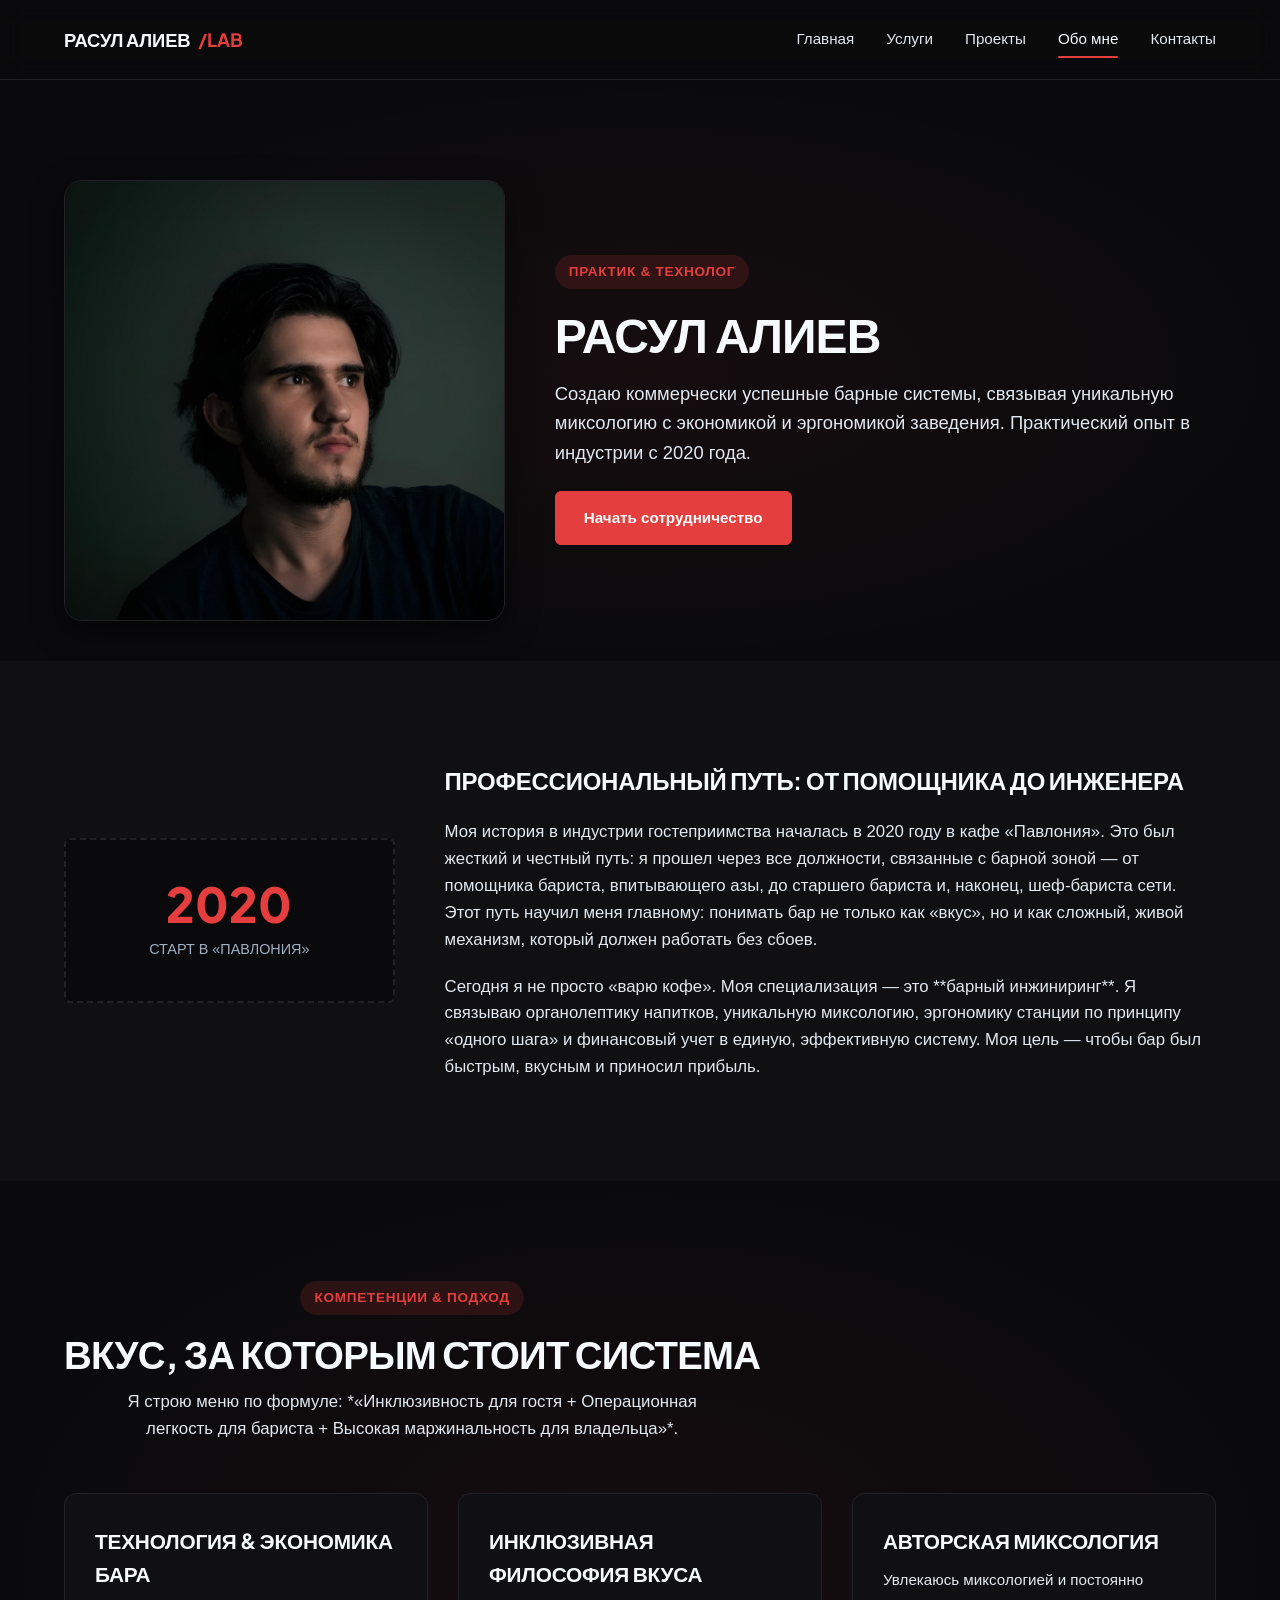
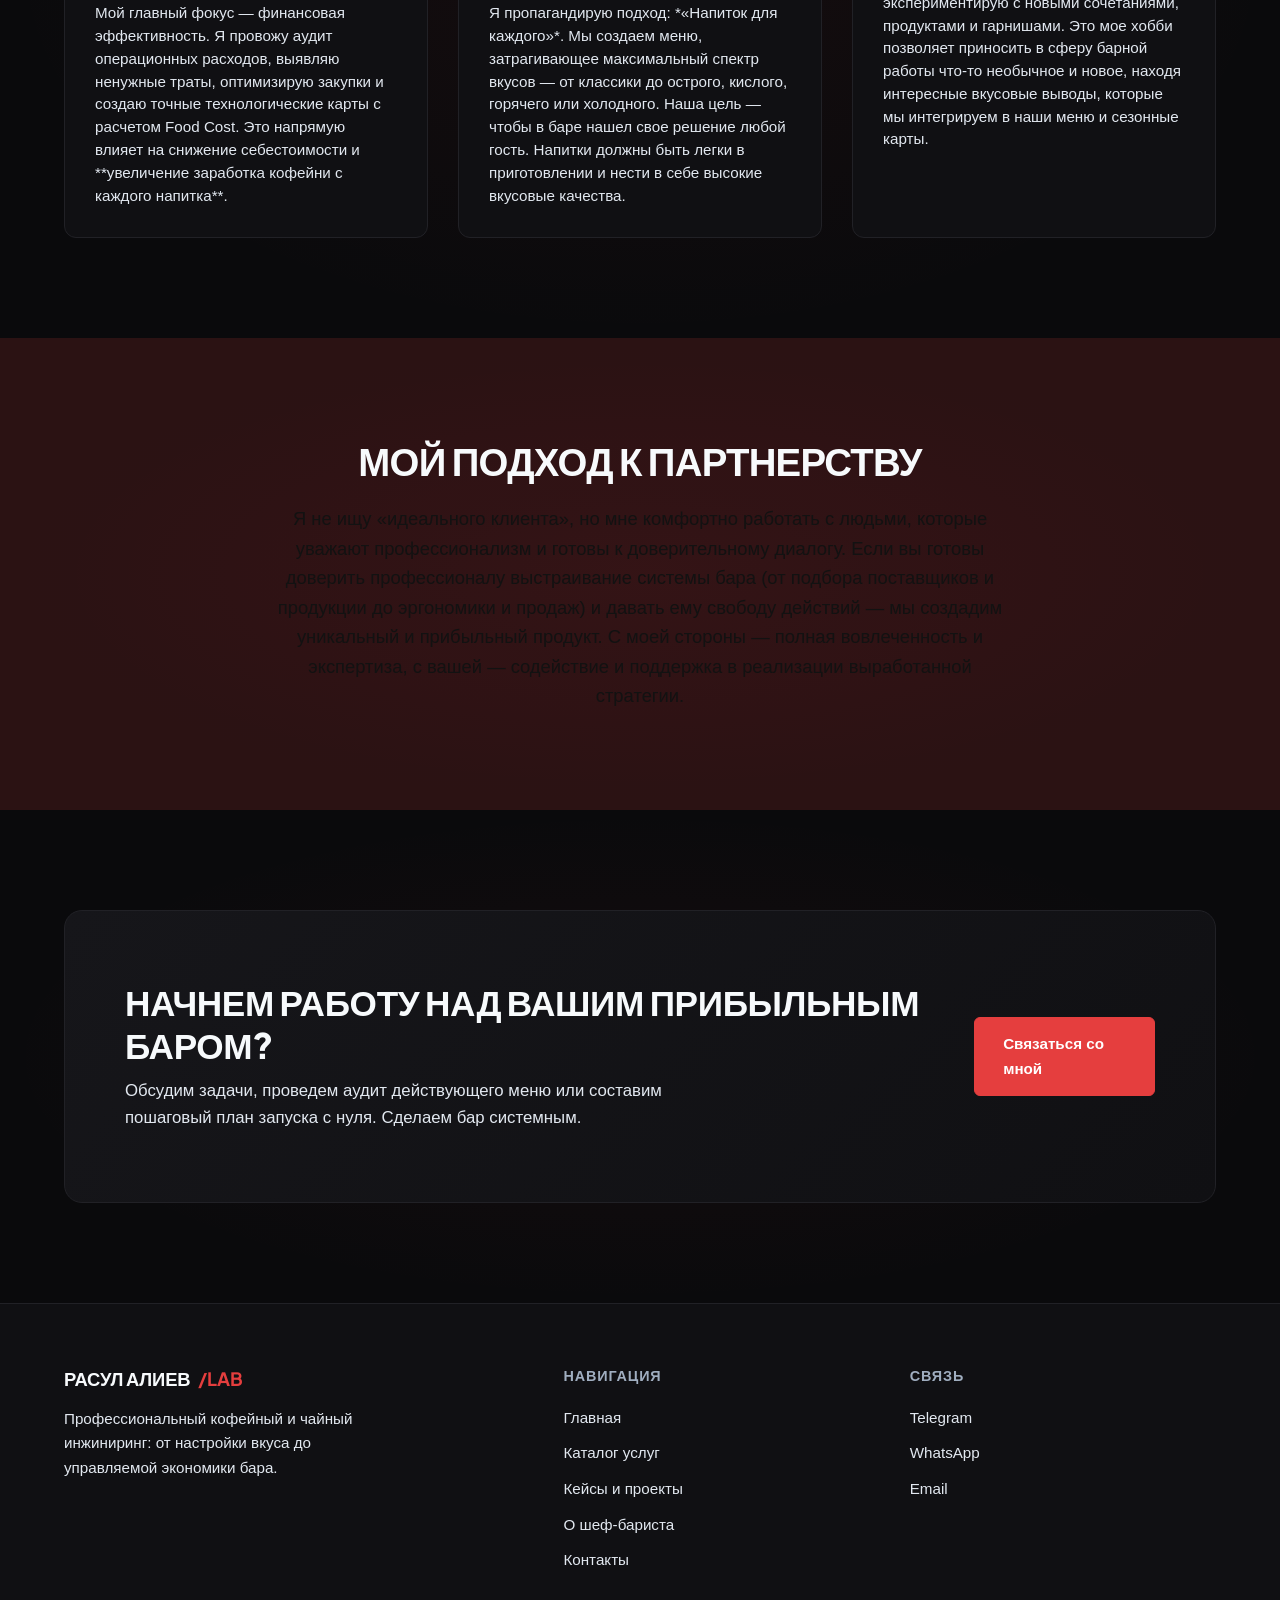
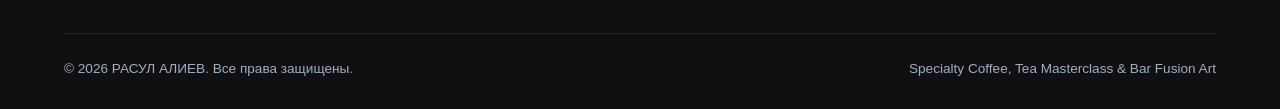
==== about.html @ 7cab816f "Релиз сайта шеф-бариста Расула Алиева" ====
<!DOCTYPE html>
<html lang="ru">
<head>
  <meta charset="UTF-8">
  <meta name="viewport" content="width=device-width, initial-scale=1.0">
  <title>О шеф-бариста | Расул Алиев — Барный инженер & Миксолог</title>
  <meta name="description" content="Расул Алиев: от бариста до барного инженера-технолога. Экспертиза в экономике бара, создании авторских меню и инклюзивной миксологии. Практический опыт с 2020 года.">
  
  <link rel="preconnect" href="https://fonts.googleapis.com">
  <link rel="preconnect" href="https://fonts.gstatic.com" crossorigin>
  <link href="https://fonts.googleapis.com/css2?family=Plus+Jakarta+Sans:wght@500;600;700;800&display=swap" rel="stylesheet">

  <link rel="stylesheet" href="css/style.css">
  <link rel="stylesheet" href="css/responsive.css">
  <link rel="stylesheet" href="css/theme-dark.css">
</head>
<body>

  <!-- Site Header -->
  <header class="site-header">
    <div class="container nav-container">
      <a href="index.html" class="brand-logo">
        РАСУЛ АЛИЕВ<span>/LAB</span>
      </a>

      <button class="menu-toggle" aria-label="Открыть меню" aria-expanded="false">
        <span></span>
        <span></span>
        <span></span>
      </button>

      <nav class="nav-links">
        <a href="index.html" class="nav-link">Главная</a>
        <a href="services.html" class="nav-link">Услуги</a>
        <a href="projects.html" class="nav-link">Проекты</a>
        <a href="about.html" class="nav-link active">Обо мне</a>
        <a href="contact.html" class="nav-link">Контакты</a>
      </nav>
    </div>
  </header>

  <main>
    <!-- About Hero: Личность & Стаж -->
    <section class="section-spacing" style="padding-bottom: 40px;">
      <div class="container about-hero-grid">
        <div class="about-portrait-wrapper">
          <img src="assets/images/chef-about-new.png" alt="Шеф-бариста Расул Алиев" class="about-portrait-img">
          <!-- Мы используем ту же фотографию, это нормально, она экспертная -->
        </div>
        <div class="about-hero-content">
          <span class="badge">Практик & Технолог</span>
          <h1 class="section-title" style="font-size: 3rem; margin-bottom: 16px;">Расул Алиев</h1>
          <p class="section-desc" style="max-width: 680px; font-size: 1.15rem; margin-bottom: 24px;">
            Создаю коммерчески успешные барные системы, связывая уникальную миксологию с экономикой и эргономикой заведения. Практический опыт в индустрии с 2020 года.
          </p>
          <a href="contact.html" class="btn btn-primary">Начать сотрудничество</a>
        </div>
      </div>
    </section>

    <!-- Professional Path: От Павлонии до Шефа -->
    <section class="section-spacing" style="background-color: var(--bg-surface);">
      <div class="container path-layout-grid">
        <div class="path-visual">
          <div class="timeline-placeholder">
            <span class="timeline-year">2020</span>
            <span class="timeline-event">Старт в «Павлония»</span>
          </div>
        </div>
        <div class="path-content">
          <h2 class="path-title">Профессиональный путь: от помощника до инженера</h2>
          <p class="path-text">
            Моя история в индустрии гостеприимства началась в 2020 году в кафе «Павлония». Это был жесткий и честный путь: я прошел через все должности, связанные с барной зоной — от помощника бариста, впитывающего азы, до старшего бариста и, наконец, шеф-бариста сети. Этот путь научил меня главному: понимать бар не только как «вкус», но и как сложный, живой механизм, который должен работать без сбоев.
          </p>
          <p class="path-text">
            Сегодня я не просто «варю кофе». Моя специализация — это **барный инжиниринг**. Я связываю органолептику напитков, уникальную миксологию, эргономику станции по принципу «одного шага» и финансовый учет в единую, эффективную систему. Моя цель — чтобы бар был быстрым, вкусным и приносил прибыль.
          </p>
        </div>
      </div>
    </section>

    <!-- Competencies & Philosophy: Экономика & Вкус -->
    <section class="section-spacing">
      <div class="container">
        <div class="section-header center">
          <div>
            <span class="badge">Компетенции & Подход</span>
            <h2 class="section-title">Вкус, за которым стоит система</h2>
            <p class="section-desc" style="max-width: 620px; margin: 12px auto 0;">
              Я строю меню по формуле: *«Инклюзивность для гостя + Операционная легкость для бариста + Высокая маржинальность для владельца»*.
            </p>
          </div>
        </div>

        <div class="competencies-grid">
          <!-- 1. Технология & Экономика -->
          <div class="comp-card">
            <h3 class="comp-title">Технология & Экономика Бара</h3>
            <p class="comp-desc">
              Мой главный фокус — финансовая эффективность. Я провожу аудит операционных расходов, выявляю ненужные траты, оптимизирую закупки и создаю точные технологические карты с расчетом Food Cost. Это напрямую влияет на снижение себестоимости и **увеличение заработка кофейни с каждого напитка**.
            </p>
          </div>
          <!-- 2. Инклюзивность Вкуса -->
          <div class="comp-card">
            <h3 class="comp-title">Инклюзивная философия Вкуса</h3>
            <p class="comp-desc">
              Я пропагандирую подход: *«Напиток для каждого»*. Мы создаем меню, затрагивающее максимальный спектр вкусов — от классики до острого, кислого, горячего или холодного. Наша цель — чтобы в баре нашел свое решение любой гость. Напитки должны быть легки в приготовлении и нести в себе высокие вкусовые качества.
            </p>
          </div>
          <!-- 3. Авторская Миксология (Хобби) -->
          <div class="comp-card">
            <h3 class="comp-title">Авторская Миксология</h3>
            <p class="comp-desc">
              Увлекаюсь миксологией и постоянно экспериментирую с новыми сочетаниями, продуктами и гарнишами. Это мое хобби позволяет приносить в сферу барной работы что-то необычное и новое, находя интересные вкусовые выводы, которые мы интегрируем в наши меню и сезонные карты.
            </p>
          </div>
        </div>
      </div>
    </section>

    <!-- Collaboration Philosophy: Уважение & Свобода -->
    <section class="section-spacing" style="background-color: var(--accent-subtle);">
      <div class="container collaboration-block">
        <h2 class="section-title" style="color: var(--text-primary); margin-bottom: 20px;">Мой подход к партнерству</h2>
        <p class="collaboration-text">
          Я не ищу «идеального клиента», но мне комфортно работать с людьми, которые уважают профессионализм и готовы к доверительному диалогу. Если вы готовы доверить профессионалу выстраивание системы бара (от подбора поставщиков и продукции до эргономики и продаж) и давать ему свободу действий — мы создадим уникальный и прибыльный продукт. С моей стороны — полная вовлеченность и экспертиза, с вашей — содействие и поддержка в реализации выработанной стратегии.
        </p>
      </div>
    </section>

    <!-- Top CTA on About -->
    <section class="section-spacing">
      <div class="container">
        <div class="cta-banner">
          <div>
            <h2 class="cta-title">Начнем работу над вашим прибыльным баром?</h2>
            <p class="cta-desc">
              Обсудим задачи, проведем аудит действующего меню или составим пошаговый план запуска с нуля. Сделаем бар системным.
            </p>
          </div>
          <a href="contact.html" class="btn btn-primary">Связаться со мной</a>
        </div>
      </div>
    </section>
  </main>

  <!-- Site Footer -->
  <footer class="site-footer">
    <div class="container">
      <div class="footer-top">
        <div class="footer-brand">
          <div class="brand-logo">РАСУЛ АЛИЕВ<span>/LAB</span></div>
          <p>
            Профессиональный кофейный и чайный инжиниринг: от настройки вкуса до управляемой экономики бара.
          </p>
        </div>

        <div>
          <h4 class="footer-heading">Навигация</h4>
          <ul class="footer-nav">
            <li><a href="index.html">Главная</a></li>
            <li><a href="services.html">Каталог услуг</a></li>
            <li><a href="projects.html">Кейсы и проекты</a></li>
            <li><a href="about.html">О шеф-бариста</a></li>
            <li><a href="contact.html">Контакты</a></li>
          </ul>
        </div>

        <div>
          <h4 class="footer-heading">Связь</h4>
          <ul class="footer-nav">
            <li><a href="contact.html">Telegram</a></li>
            <li><a href="contact.html">WhatsApp</a></li>
            <li><a href="mailto:contact@example.com">Email</a></li>
          </ul>
        </div>
      </div>

      <div class="footer-bottom">
        <span>&copy; 2026 РАСУЛ АЛИЕВ. Все права защищены.</span>
        <span>Specialty Coffee, Tea Masterclass & Bar Fusion Art</span>
      </div>
    </div>
  </footer>

  <script src="js/main.js"></script>
</body>
</html>
---- css/style.css ----
/* ==========================================================================
   Design System & Global Variables
   ========================================================================== */
:root {
  /* Color Palette */
  --bg-primary: #0e0f12;
  --bg-surface: #16181d;
  --bg-surface-elevated: #1f2229;
  --border-color: #2a2e39;
  --border-color-hover: #3f4555;

  --text-primary: #f3f4f6;
  --text-secondary: #9ca3af;
  --text-muted: #6b7280;

  --accent: #c89d7c;           /* Specialty Roast / Warm Gold Accent */
  --accent-hover: #dbae8d;
  --accent-subtle: rgba(200, 157, 124, 0.12);

  /* Typography */
  --font-main: -apple-system, BlinkMacSystemFont, "Segoe UI", Roboto, "Helvetica Neue", Arial, sans-serif;
  
  /* Layout & Spacing */
  --container-max: 1200px;
  --header-height: 80px;
  --radius-sm: 6px;
  --radius-md: 12px;
  --radius-lg: 18px;
  --transition: all 0.25s cubic-bezier(0.16, 1, 0.3, 1);
}

/* Reset & Basics */
*, *::before, *::after {
  box-sizing: border-box;
  margin: 0;
  padding: 0;
}

html {
  font-family: var(--font-main);
  background-color: var(--bg-primary);
  color: var(--text-primary);
  line-height: 1.6;
  scroll-behavior: smooth;
  -webkit-font-smoothing: antialiased;
}

body {
  min-height: 100vh;
  display: flex;
  flex-direction: column;
}

a {
  color: inherit;
  text-decoration: none;
  transition: var(--transition);
}

img {
  max-width: 100%;
  height: auto;
  display: block;
}

ul {
  list-style: none;
}

/* Layout */
.container {
  width: 100%;
  max-width: var(--container-max);
  margin: 0 auto;
  padding: 0 24px;
}

.section-spacing {
  padding: 100px 0;
}

/* ==========================================================================
   Header & Navigation
   ========================================================================== */
.site-header {
  height: var(--header-height);
  position: sticky;
  top: 0;
  background: rgba(14, 15, 18, 0.85);
  backdrop-filter: blur(12px);
  -webkit-backdrop-filter: blur(12px);
  border-bottom: 1px solid var(--border-color);
  z-index: 100;
  display: flex;
  align-items: center;
}

.nav-container {
  display: flex;
  align-items: center;
  justify-content: space-between;
}

.brand-logo {
  font-size: 1.15rem;
  font-weight: 700;
  letter-spacing: -0.02em;
  display: flex;
  align-items: center;
  gap: 8px;
}

.brand-logo span {
  color: var(--accent);
}

.nav-links {
  display: flex;
  align-items: center;
  gap: 32px;
}

.nav-link {
  font-size: 0.95rem;
  color: var(--text-secondary);
  font-weight: 500;
}

.nav-link:hover,
.nav-link.active {
  color: var(--text-primary);
}

.nav-link.active {
  position: relative;
}

.nav-link.active::after {
  content: "";
  position: absolute;
  bottom: -6px;
  left: 0;
  width: 100%;
  height: 2px;
  background-color: var(--accent);
  border-radius: 2px;
}

/* Mobile Toggle */
.menu-toggle {
  display: none;
  background: none;
  border: none;
  cursor: pointer;
  padding: 8px;
}

.menu-toggle span {
  display: block;
  width: 24px;
  height: 2px;
  background-color: var(--text-primary);
  margin: 5px 0;
  transition: var(--transition);
}

/* ==========================================================================
   Buttons & Badges
   ========================================================================== */
.btn {
  display: inline-flex;
  align-items: center;
  justify-content: center;
  gap: 10px;
  padding: 14px 28px;
  font-size: 0.95rem;
  font-weight: 600;
  border-radius: var(--radius-sm);
  cursor: pointer;
  transition: var(--transition);
}

.btn-primary {
  background-color: var(--accent);
  color: #0e0f12;
  border: 1px solid var(--accent);
}

.btn-primary:hover {
  background-color: var(--accent-hover);
  border-color: var(--accent-hover);
  transform: translateY(-2px);
}

.btn-outline {
  background: transparent;
  color: var(--text-primary);
  border: 1px solid var(--border-color);
}

.btn-outline:hover {
  border-color: var(--text-primary);
  background-color: var(--bg-surface);
}

.badge {
  display: inline-block;
  padding: 6px 14px;
  background-color: var(--accent-subtle);
  color: var(--accent);
  border-radius: 999px;
  font-size: 0.85rem;
  font-weight: 600;
  text-transform: uppercase;
  letter-spacing: 0.05em;
  margin-bottom: 16px;
}

/* ==========================================================================
   Hero Section
   ========================================================================== */
.hero {
  padding: 120px 0 80px;
}

.hero-grid {
  display: grid;
  grid-template-columns: 1.2fr 0.8fr;
  gap: 60px;
  align-items: center;
}

.hero-title {
  font-size: 3.5rem;
  line-height: 1.15;
  font-weight: 800;
  letter-spacing: -0.03em;
  margin-bottom: 24px;
}

.hero-subtitle {
  font-size: 1.25rem;
  color: var(--text-secondary);
  line-height: 1.6;
  margin-bottom: 40px;
  max-width: 600px;
}

.hero-actions {
  display: flex;
  gap: 16px;
}

.hero-media {
  position: relative;
}

.hero-card {
  background: linear-gradient(145deg, var(--bg-surface-elevated), var(--bg-surface));
  border: 1px solid var(--border-color);
  border-radius: var(--radius-lg);
  padding: 40px;
  position: relative;
  overflow: hidden;
}

.hero-card-tag {
  font-size: 0.85rem;
  color: var(--accent);
  text-transform: uppercase;
  letter-spacing: 0.08em;
  margin-bottom: 12px;
}

.hero-card-quote {
  font-size: 1.4rem;
  font-weight: 600;
  line-height: 1.4;
  margin-bottom: 24px;
}

.hero-card-author {
  font-size: 0.9rem;
  color: var(--text-secondary);
}

/* ==========================================================================
   Metrics Section
   ========================================================================== */
.metrics-section {
  border-top: 1px solid var(--border-color);
  border-bottom: 1px solid var(--border-color);
  background-color: var(--bg-surface);
  padding: 50px 0;
}

.metrics-grid {
  display: grid;
  grid-template-columns: repeat(4, 1fr);
  gap: 32px;
}

.metric-item {
  border-left: 2px solid var(--border-color);
  padding-left: 24px;
}

.metric-number {
  font-size: 2.8rem;
  font-weight: 800;
  color: var(--accent);
  line-height: 1.1;
  margin-bottom: 8px;
}

.metric-label {
  font-size: 0.95rem;
  color: var(--text-secondary);
  line-height: 1.4;
}

/* ==========================================================================
   Section Headers
   ========================================================================== */
.section-header {
  display: flex;
  justify-content: space-between;
  align-items: flex-end;
  margin-bottom: 50px;
}

.section-title {
  font-size: 2.4rem;
  font-weight: 700;
  letter-spacing: -0.02em;
  line-height: 1.2;
}

.section-desc {
  font-size: 1.05rem;
  color: var(--text-secondary);
  max-width: 520px;
  margin-top: 12px;
}

.section-link {
  display: inline-flex;
  align-items: center;
  gap: 8px;
  font-weight: 600;
  color: var(--accent);
}

.section-link:hover {
  gap: 12px;
}

/* ==========================================================================
   Cards (Services & Projects Preview)
   ========================================================================== */
.services-grid {
  display: grid;
  grid-template-columns: repeat(3, 1fr);
  gap: 28px;
}

.service-card {
  background-color: var(--bg-surface);
  border: 1px solid var(--border-color);
  border-radius: var(--radius-md);
  padding: 36px 30px;
  display: flex;
  flex-direction: column;
  justify-content: space-between;
  transition: var(--transition);
}

.service-card:hover {
  border-color: var(--border-color-hover);
  transform: translateY(-4px);
}

.service-index {
  font-size: 0.85rem;
  color: var(--text-muted);
  font-weight: 700;
  margin-bottom: 20px;
}

.service-title {
  font-size: 1.3rem;
  font-weight: 600;
  margin-bottom: 14px;
  line-height: 1.3;
}

.service-desc {
  font-size: 0.95rem;
  color: var(--text-secondary);
  margin-bottom: 24px;
}

.projects-grid {
  display: grid;
  grid-template-columns: repeat(2, 1fr);
  gap: 32px;
}

.project-card {
  background-color: var(--bg-surface);
  border: 1px solid var(--border-color);
  border-radius: var(--radius-md);
  overflow: hidden;
  transition: var(--transition);
  display: flex;
  flex-direction: column;
}

.project-card:hover {
  border-color: var(--border-color-hover);
  transform: translateY(-4px);
}

.project-thumb-placeholder {
  width: 100%;
  height: 260px;
  background-color: var(--bg-surface-elevated);
  display: flex;
  align-items: center;
  justify-content: center;
  color: var(--text-muted);
  font-size: 0.95rem;
  border-bottom: 1px solid var(--border-color);
}

.project-info {
  padding: 30px;
}

.project-tags {
  display: flex;
  gap: 8px;
  margin-bottom: 12px;
}

.project-tag {
  font-size: 0.75rem;
  padding: 4px 10px;
  background: var(--bg-surface-elevated);
  border: 1px solid var(--border-color);
  border-radius: 4px;
  color: var(--text-secondary);
}

.project-title {
  font-size: 1.4rem;
  font-weight: 700;
  margin-bottom: 10px;
}

.project-excerpt {
  font-size: 0.95rem;
  color: var(--text-secondary);
  margin-bottom: 20px;
}

/* ==========================================================================
   CTA Banner
   ========================================================================== */
.cta-banner {
  background: linear-gradient(135deg, var(--bg-surface-elevated), var(--bg-surface));
  border: 1px solid var(--border-color);
  border-radius: var(--radius-lg);
  padding: 70px 60px;
  display: flex;
  justify-content: space-between;
  align-items: center;
  gap: 40px;
}

.cta-title {
  font-size: 2.2rem;
  font-weight: 800;
  line-height: 1.2;
  margin-bottom: 12px;
}

.cta-desc {
  font-size: 1.05rem;
  color: var(--text-secondary);
  max-width: 580px;
}

/* ==========================================================================
   Footer
   ========================================================================== */
.site-footer {
  margin-top: auto;
  border-top: 1px solid var(--border-color);
  background-color: var(--bg-surface);
  padding: 60px 0 30px;
}

.footer-top {
  display: grid;
  grid-template-columns: 1.5fr 1fr 1fr;
  gap: 40px;
  margin-bottom: 50px;
}

.footer-brand p {
  color: var(--text-secondary);
  margin-top: 14px;
  max-width: 320px;
  font-size: 0.95rem;
}

.footer-heading {
  font-size: 0.9rem;
  text-transform: uppercase;
  letter-spacing: 0.06em;
  color: var(--text-muted);
  margin-bottom: 18px;
}

.footer-nav li {
  margin-bottom: 10px;
}

.footer-nav a {
  color: var(--text-secondary);
  font-size: 0.95rem;
}

.footer-nav a:hover {
  color: var(--text-primary);
}

.footer-bottom {
  border-top: 1px solid var(--border-color);
  padding-top: 24px;
  display: flex;
  justify-content: space-between;
  font-size: 0.85rem;
  color: var(--text-muted);
}
---- css/responsive.css ----
/* ==========================================================================
   Responsive Adaptations
   ========================================================================== */

/* Tablets and small laptops (max 1024px) */
@media (max-width: 1024px) {
  .hero-title {
    font-size: 2.8rem;
  }

  .metrics-grid {
    grid-template-columns: repeat(2, 1fr);
    gap: 24px;
  }

  .services-grid {
    grid-template-columns: repeat(2, 1fr);
  }

  .cta-banner {
    flex-direction: column;
    align-items: flex-start;
    padding: 48px 36px;
  }
}

/* Mobile screens (max 768px) */
@media (max-width: 768px) {
  .section-spacing {
    padding: 60px 0;
  }

  /* Mobile Navigation */
  .menu-toggle {
    display: block;
  }

  .nav-links {
    position: fixed;
    top: var(--header-height);
    left: 0;
    right: 0;
    background-color: var(--bg-primary);
    border-bottom: 1px solid var(--border-color);
    flex-direction: column;
    align-items: flex-start;
    padding: 30px 24px;
    gap: 20px;
    transform: translateY(-150%);
    transition: transform 0.3s ease-in-out;
    z-index: 99;
  }

  .nav-links.is-active {
    transform: translateY(0);
  }

  /* Hero adjustments */
  .hero {
    padding: 60px 0 40px;
  }

  .hero-grid {
    grid-template-columns: 1fr;
    gap: 40px;
  }

  .hero-title {
    font-size: 2.3rem;
  }

  .hero-subtitle {
    font-size: 1.05rem;
  }

  .hero-actions {
    flex-direction: column;
    width: 100%;
  }

  .hero-actions .btn {
    width: 100%;
  }

  /* Section header */
  .section-header {
    flex-direction: column;
    align-items: flex-start;
    gap: 16px;
  }

  /* Grids */
  .metrics-grid {
    grid-template-columns: 1fr;
  }

  .services-grid {
    grid-template-columns: 1fr;
  }

  .projects-grid {
    grid-template-columns: 1fr;
  }

  /* Footer */
  .footer-top {
    grid-template-columns: 1fr;
    gap: 30px;
  }

  .footer-bottom {
    flex-direction: column;
    gap: 12px;
  }
}
---- css/theme-dark.css ----
/* ==========================================================================
   Dark Fusion Theme (Inspired by image_0.png)
   ========================================================================== */
:root {
  /* Overrides from style.css */
  --bg-primary: #0a0a0c;
  --bg-surface: #101013;
  --bg-surface-elevated: #16161a;
  --border-color: #212126;

  --accent: #e53e3e; /* Intense Red from neon */
  --accent-hover: #f56565;
  --accent-subtle: rgba(229, 62, 62, 0.15);

  --text-primary: #f7fafc;
  --text-secondary: #e2e8f0;
  --text-muted: #a0aec0;

  /* Specific typography for this theme - Bold and commanding */
  --font-heading: 'Plus Jakarta Sans', var(--font-main);
}

/* Typography Overrides */
h1, h2, h3, h4, .brand-logo {
  font-family: var(--font-heading);
  text-transform: uppercase;
  letter-spacing: -0.01em;
}

/* Base style changes */
.site-header {
  background: rgba(10, 10, 12, 0.9);
  border-bottom: 1px solid var(--border-color);
}

.brand-logo span {
  color: var(--accent);
}

.nav-link.active::after {
  background-color: var(--accent);
}

.btn-primary {
  background-color: var(--accent);
  border-color: var(--accent);
  color: #fff;
}

.btn-primary:hover {
  background-color: var(--accent-hover);
  border-color: var(--accent-hover);
}

/* Section styling with a subtle red glow */
.section-spacing {
  position: relative;
}

.section-spacing::before {
  content: "";
  position: absolute;
  top: 0;
  left: 0;
  width: 100%;
  height: 100%;
  background: radial-gradient(50% 50% at 50% 50%, rgba(229, 62, 62, 0.05) 0%, rgba(10, 10, 12, 0) 100%);
  pointer-events: none;
  z-index: -1;
}

/* Cards */
.service-card {
  border: 1px solid var(--border-color);
  background-color: var(--bg-surface);
}

.service-card:hover {
  border-color: var(--accent);
  box-shadow: 0 4px 20px -2px rgba(229, 62, 62, 0.2);
}

.badge {
  color: var(--accent);
  background-color: var(--accent-subtle);
}

.metric-number {
  color: var(--accent);
}

.project-card:hover {
  border-color: var(--accent);
}

.cta-banner {
  border: 1px solid var(--border-color);
}
/* ==========================================================================
   Split Layout Hero: 100% контроль композиции, лица и читаемости
   ========================================================================== */
.hero-split-layout {
  min-height: calc(100vh - var(--header-height));
  display: flex;
  align-items: center;
  padding: 40px 0 60px;
  position: relative;
  background-color: var(--bg-primary);
  overflow: hidden;
}

.hero-split-layout .hero-container {
  display: grid;
  grid-template-columns: 1.15fr 0.85fr;
  gap: 50px;
  align-items: center;
}

/* Левая часть: Типографика */
.hero-split-layout .hero-content {
  z-index: 2;
}

.hero-split-layout .hero-title {
  font-size: 3.2rem;
  line-height: 1.1;
  letter-spacing: -0.02em;
  margin-bottom: 20px;
  text-transform: uppercase;
}

.hero-split-layout .hero-subtitle {
  font-size: 1.1rem;
  color: var(--text-secondary);
  line-height: 1.6;
  margin-bottom: 32px;
  max-width: 560px;
}

.hero-split-layout .hero-actions {
  display: flex;
  gap: 16px;
  margin-bottom: 36px;
}

.hero-quote-box {
  background: var(--bg-surface);
  border-left: 3px solid var(--accent);
  padding: 16px 20px;
  border-radius: 0 var(--radius-sm) var(--radius-sm) 0;
  max-width: 520px;
}

.hero-quote-box .quote-tag {
  font-size: 0.75rem;
  text-transform: uppercase;
  color: var(--accent);
  font-weight: 700;
  letter-spacing: 0.05em;
  margin-bottom: 6px;
}

.hero-quote-box p {
  font-size: 0.95rem;
  font-style: italic;
  color: var(--text-primary);
  line-height: 1.4;
  margin-bottom: 6px;
}

.hero-quote-box .quote-author {
  font-size: 0.8rem;
  color: var(--text-muted);
}

/* Правая часть: Фотография Расула */
.hero-visual {
  display: flex;
  justify-content: center;
  align-items: center;
  position: relative;
  z-index: 1;
}

.hero-portrait-wrapper {
  position: relative;
  width: 100%;
  max-width: 480px;
  height: 75vh;
  max-height: 680px;
  border-radius: var(--radius-lg);
  overflow: hidden;
  box-shadow: 0 20px 50px rgba(0, 0, 0, 0.7);
  border: 1px solid rgba(255, 255, 255, 0.08);
}

/* Сама фотография: лицо точно сверху по центру */
.hero-portrait-img {
  width: 100%;
  height: 100%;
  object-fit: cover;
  object-position: center 15%; /* Точный фокус на глаза и лицо */
  display: block;
}

/* Плавное растворение нижней части фото в темный фон страницы */
.hero-portrait-wrapper::after {
  content: "";
  position: absolute;
  inset: 0;
  background: linear-gradient(180deg, 
      rgba(10, 10, 12, 0) 0%, 
      rgba(10, 10, 12, 0) 45%, 
      rgba(10, 10, 12, 0.6) 75%, 
      rgba(10, 10, 12, 0.98) 100%);
  pointer-events: none;
}

/* Адаптив для планшетов и мобильных */
@media (max-width: 1024px) {
  .hero-split-layout .hero-title {
    font-size: 2.6rem;
  }
  .hero-portrait-wrapper {
    height: 60vh;
  }
}

@media (max-width: 768px) {
  .hero-split-layout .hero-container {
    grid-template-columns: 1fr;
    gap: 36px;
  }
  
  .hero-visual {
    order: -1; /* На телефоне сначала портрет, затем текст */
  }

  .hero-portrait-wrapper {
    height: 50vh;
    max-width: 340px;
  }

  .hero-split-layout .hero-title {
    font-size: 2.1rem;
  }

  .hero-split-layout .hero-actions {
    flex-direction: column;
  }
}
/* ==========================================================================
   Services Catalog Cards Styling
   ========================================================================== */
.services-detail-stack {
  display: flex;
  flex-direction: column;
  gap: 36px;
}

.service-detail-card {
  background: var(--bg-surface);
  border: 1px solid var(--border-color);
  border-radius: var(--radius-md);
  padding: 40px;
  transition: var(--transition);
}

.service-detail-card:hover {
  border-color: var(--border-color-hover);
  box-shadow: 0 10px 30px rgba(0, 0, 0, 0.4);
}

.card-header-line {
  display: flex;
  align-items: center;
  justify-content: space-between;
  border-bottom: 1px solid var(--border-color);
  padding-bottom: 16px;
  margin-bottom: 28px;
}

.service-number {
  font-family: var(--font-heading);
  font-size: 1.6rem;
  font-weight: 800;
  color: var(--accent);
}

.service-category {
  font-size: 0.85rem;
  text-transform: uppercase;
  letter-spacing: 0.08em;
  color: var(--text-muted);
}

.card-body-grid {
  display: grid;
  grid-template-columns: 1.8fr 1fr;
  gap: 50px;
}

.card-title {
  font-size: 1.8rem;
  font-weight: 700;
  margin-bottom: 16px;
  line-height: 1.25;
}

.card-text {
  font-size: 1.05rem;
  color: var(--text-secondary);
  line-height: 1.6;
  margin-bottom: 24px;
}

.deliverables-box {
  background: var(--bg-primary);
  border: 1px solid var(--border-color);
  border-radius: var(--radius-sm);
  padding: 20px 24px;
}

.deliverables-title {
  display: block;
  font-size: 0.9rem;
  font-weight: 700;
  color: var(--text-primary);
  margin-bottom: 12px;
  text-transform: uppercase;
  letter-spacing: 0.05em;
}

.deliverables-list {
  display: flex;
  flex-direction: column;
  gap: 8px;
}

.deliverables-list li {
  font-size: 0.95rem;
  color: var(--text-secondary);
  position: relative;
  padding-left: 20px;
}

.deliverables-list li::before {
  content: "—";
  position: absolute;
  left: 0;
  color: var(--accent);
  font-weight: bold;
}

/* Правая колонка с мета-информацией */
.card-meta {
  background: var(--bg-surface-elevated);
  border: 1px solid var(--border-color);
  border-radius: var(--radius-sm);
  padding: 28px;
  display: flex;
  flex-direction: column;
  justify-content: space-between;
  gap: 20px;
}

.meta-item {
  display: flex;
  flex-direction: column;
  gap: 4px;
  border-bottom: 1px solid var(--border-color);
  padding-bottom: 12px;
}

.meta-item:last-of-type {
  border-bottom: none;
  padding-bottom: 0;
}

.meta-label {
  font-size: 0.8rem;
  text-transform: uppercase;
  letter-spacing: 0.05em;
  color: var(--text-muted);
}

.meta-val {
  font-size: 1.05rem;
  font-weight: 600;
  color: var(--text-primary);
}

/* Адаптив для карточек услуг */
@media (max-width: 1024px) {
  .card-body-grid {
    grid-template-columns: 1fr;
    gap: 30px;
  }
}

@media (max-width: 768px) {
  .service-detail-card {
    padding: 24px;
  }
  .card-title {
    font-size: 1.4rem;
  }
}
/* ==========================================================================
   Projects Catalog & Case Details
   ========================================================================== */
.projects-filter-bar {
  display: flex;
  flex-wrap: wrap;
  gap: 12px;
  margin-top: 30px;
}

.filter-btn {
  background: var(--bg-surface);
  border: 1px solid var(--border-color);
  color: var(--text-secondary);
  padding: 8px 18px;
  border-radius: 999px;
  font-size: 0.9rem;
  font-weight: 600;
  cursor: pointer;
  transition: var(--transition);
}

.filter-btn:hover {
  border-color: var(--text-primary);
  color: var(--text-primary);
}

.filter-btn.active {
  background: var(--accent);
  border-color: var(--accent);
  color: #fff;
}

.projects-catalog-grid {
  display: grid;
  grid-template-columns: repeat(2, 1fr);
  gap: 32px;
}

.project-catalog-card {
  background: var(--bg-surface);
  border: 1px solid var(--border-color);
  border-radius: var(--radius-md);
  overflow: hidden;
  display: flex;
  flex-direction: column;
  transition: transform 0.25s ease, opacity 0.25s ease, border-color 0.25s ease;
}

.project-catalog-card:hover {
  border-color: var(--accent);
  transform: translateY(-4px);
}

.project-card-media {
  position: relative;
  background-color: var(--bg-surface-elevated);
}

.project-media-badge {
  position: absolute;
  top: 14px;
  left: 14px;
  background: rgba(10, 10, 12, 0.85);
  border: 1px solid var(--border-color);
  padding: 4px 10px;
  font-size: 0.75rem;
  text-transform: uppercase;
  letter-spacing: 0.05em;
  border-radius: 4px;
  color: var(--accent);
  z-index: 2;
}

.project-card-content {
  padding: 28px;
  display: flex;
  flex-direction: column;
  flex-grow: 1;
}

.project-metrics-row {
  display: flex;
  gap: 24px;
  margin-bottom: 16px;
  padding-bottom: 14px;
  border-bottom: 1px solid var(--border-color);
}

.mini-metric {
  display: flex;
  flex-direction: column;
}

.mini-val {
  font-size: 1.3rem;
  font-weight: 800;
  color: var(--accent);
  line-height: 1.1;
}

.mini-lbl {
  font-size: 0.75rem;
  color: var(--text-muted);
  text-transform: uppercase;
}

.project-catalog-title {
  font-size: 1.35rem;
  font-weight: 700;
  margin-bottom: 12px;
  line-height: 1.3;
}

.project-catalog-desc {
  font-size: 0.95rem;
  color: var(--text-secondary);
  line-height: 1.5;
  margin-bottom: 24px;
  flex-grow: 1;
}

/* Case Detail Page */
.case-stats-bar {
  display: grid;
  grid-template-columns: repeat(3, 1fr);
  gap: 20px;
  background: var(--bg-surface);
  border: 1px solid var(--border-color);
  border-radius: var(--radius-sm);
  padding: 20px 24px;
  margin-top: 24px;
}

.case-stat-box {
  display: flex;
  flex-direction: column;
  gap: 4px;
}

.stat-lbl {
  font-size: 0.8rem;
  color: var(--text-muted);
  text-transform: uppercase;
}

.stat-txt {
  font-size: 1.05rem;
  font-weight: 700;
  color: var(--text-primary);
}

.case-layout-grid {
  display: grid;
  grid-template-columns: 2fr 1fr;
  gap: 48px;
}

.case-block {
  margin-bottom: 40px;
}

.case-subheading {
  font-size: 1.6rem;
  font-weight: 700;
  margin-bottom: 16px;
}

.case-steps-list {
  display: flex;
  flex-direction: column;
  gap: 16px;
}

.case-steps-list li {
  background: var(--bg-surface);
  border: 1px solid var(--border-color);
  padding: 16px 20px;
  border-radius: var(--radius-sm);
  font-size: 0.95rem;
  color: var(--text-secondary);
}

.case-steps-list strong {
  color: var(--text-primary);
  display: block;
  margin-bottom: 4px;
}

.case-sidebar .sidebar-box {
  background: var(--bg-surface);
  border: 1px solid var(--border-color);
  border-radius: var(--radius-md);
  padding: 30px;
}

.sidebar-title {
  font-size: 1.1rem;
  font-weight: 700;
  margin-bottom: 16px;
  text-transform: uppercase;
  letter-spacing: 0.05em;
}

@media (max-width: 900px) {
  .projects-catalog-grid,
  .case-layout-grid,
  .case-stats-bar {
    grid-template-columns: 1fr;
  }
}
/* ==========================================================================
   About Page Specific Styles (UI/UX)
   ========================================================================== */
.about-hero-grid {
  display: grid;
  grid-template-columns: 0.8fr 1.2fr;
  gap: 50px;
  align-items: center;
}

.about-portrait-wrapper {
  position: relative;
  width: 100%;
  aspect-ratio: 1; /* Квадратное фото */
  border-radius: var(--radius-lg);
  overflow: hidden;
  border: 1px solid var(--border-color);
  box-shadow: 0 10px 30px rgba(0,0,0,0.5);
}

/* Найти этот блок в css/theme-dark.css */
.about-portrait-img {
  width: 100%;
  height: 100%;
  object-fit: cover;
  /* ИЗМЕНЕНО: Фокус на лицо нового портрета (сдвиг чуть ниже и правее) */
  object-position: 60% 25%; 
}

/* Professional Path Layout */
.path-layout-grid {
  display: grid;
  grid-template-columns: 0.6fr 1.4fr;
  gap: 50px;
  align-items: center;
}

.path-visual {
  position: relative;
}

.timeline-placeholder {
  display: flex;
  flex-direction: column;
  justify-content: center;
  align-items: center;
  border: 2px dashed var(--border-color);
  padding: 40px;
  border-radius: var(--radius-sm);
  background-color: var(--bg-primary);
  color: var(--text-muted);
}

.timeline-year {
  font-family: var(--font-heading);
  font-size: 3rem;
  font-weight: 800;
  color: var(--accent);
  line-height: 1;
}

.timeline-event {
  font-size: 0.9rem;
  text-transform: uppercase;
  margin-top: 10px;
}

.path-content {
  display: flex;
  flex-direction: column;
  gap: 20px;
}

.path-text {
  font-size: 1.05rem;
  color: var(--text-secondary);
  line-height: 1.6;
}

.path-text strong {
  color: var(--text-primary);
}

/* Competencies Section */
.center {
  text-align: center;
}

.competencies-grid {
  display: grid;
  grid-template-columns: repeat(3, 1fr);
  gap: 30px;
  margin-top: 40px;
}

.comp-card {
  background-color: var(--bg-surface);
  border: 1px solid var(--border-color);
  padding: 30px;
  border-radius: var(--radius-md);
  transition: var(--transition);
}

.comp-card:hover {
  border-color: var(--accent);
  box-shadow: 0 10px 20px rgba(0,0,0,0.4);
}

.comp-title {
  font-size: 1.3rem;
  font-weight: 700;
  color: var(--text-primary);
  margin-bottom: 12px;
}

.comp-desc {
  font-size: 0.95rem;
  color: var(--text-secondary);
  line-height: 1.5;
}

/* Collaboration Block */
.collaboration-block {
  text-align: center;
  max-width: 800px;
  margin: 0 auto;
}

.collaboration-text {
  font-size: 1.15rem;
  color: #121212; /* Темный текст на акцентном фоне */
  line-height: 1.6;
  font-weight: 500;
}

/* Адаптив для About */
@media (max-width: 1024px) {
  .about-hero-grid,
  .path-layout-grid {
    grid-template-columns: 1fr;
    gap: 30px;
  }
  
  .about-portrait-wrapper {
    max-width: 400px;
    margin: 0 auto;
  }
  
  .timeline-placeholder {
    padding: 20px;
  }
  
  .timeline-year {
    font-size: 2rem;
  }
}

@media (max-width: 768px) {
  .competencies-grid {
    grid-template-columns: 1fr;
  }
  
  .collaboration-text {
    font-size: 1rem;
  }
}
/* ==========================================================================
   Contact Page Specific Styles (UI/UX)
   ========================================================================== */
.contact-grid {
  display: grid;
  grid-template-columns: 1fr 1fr;
  gap: 60px;
  align-items: flex-start;
}

.contact-subheading {
  font-size: 1.6rem;
  font-weight: 700;
  margin-bottom: 24px;
}

/* Кнопки мессенджеров */
.contact-links-stack {
  display: flex;
  flex-direction: column;
  gap: 16px;
  margin-bottom: 40px;
}

.contact-link-block {
  display: flex;
  align-items: center;
  gap: 20px;
  background-color: var(--bg-surface);
  border: 1px solid var(--border-color);
  border-radius: var(--radius-sm);
  padding: 18px 24px;
  transition: var(--transition);
}

.contact-link-block:hover {
  transform: translateX(4px);
  border-color: var(--border-color-hover);
}

.contact-link-block .link-icon {
  display: flex;
  justify-content: center;
  align-items: center;
  width: 48px;
  height: 48px;
  border-radius: 999px;
  background-color: var(--bg-surface-elevated);
  font-family: var(--font-heading);
  font-weight: 800;
  font-size: 1.1rem;
}

.tg-link .link-icon { color: #0088cc; }
.wa-link .link-icon { color: #25d366; }
.email-link .link-icon { color: var(--accent); }

.contact-link-block .link-text {
  display: flex;
  flex-direction: column;
}

.contact-link-block .link-label {
  font-size: 0.85rem;
  color: var(--text-muted);
  text-transform: uppercase;
  letter-spacing: 0.05em;
}

.contact-link-block .link-val {
  font-size: 1.05rem;
  font-weight: 600;
  color: var(--text-primary);
}

/* Geography Box */
.geography-box {
  background-color: var(--bg-surface-elevated);
  border: 1px solid rgba(255,255,255,0.05);
  border-radius: var(--radius-sm);
  padding: 24px;
  font-size: 0.95rem;
  color: var(--text-secondary);
  line-height: 1.5;
}

.geography-box p {
  margin-bottom: 12px;
}

.geography-box strong {
  color: var(--accent);
}

.geo-title {
  font-size: 1rem;
  font-weight: 700;
  color: var(--text-primary);
  margin-bottom: 16px;
  text-transform: uppercase;
}

.geo-conditions {
  list-style: none;
  display: flex;
  flex-direction: column;
  gap: 8px;
  padding-left: 20px;
}

.geo-conditions li {
  position: relative;
}

.geo-conditions li::before {
  content: "—";
  position: absolute;
  left: -20px;
  color: var(--accent);
}

/* Форма Контактов */
.contact-form-wrapper .form-desc {
  font-size: 0.95rem;
  color: var(--text-secondary);
  margin-bottom: 24px;
}

.contact-form {
  display: flex;
  flex-direction: column;
  gap: 16px;
}

/* Стилизация полей ввода */
.contact-form input[type="text"],
.contact-form select,
.contact-form textarea {
  width: 100%;
  background-color: var(--bg-surface);
  border: 1px solid var(--border-color);
  border-radius: var(--radius-sm);
  padding: 16px 20px;
  font-size: 1rem;
  color: var(--text-primary);
  font-family: inherit;
  transition: var(--transition);
}

.contact-form input::placeholder,
.contact-form textarea::placeholder {
  color: var(--text-muted);
}

.contact-form input:focus,
.contact-form select:focus,
.contact-form textarea:focus {
  border-color: var(--accent);
  outline: none;
}

/* Специфика для select */
.contact-form select {
  cursor: pointer;
  appearance: none; /* Убираем стандартную стрелку */
  background-image: url('data:image/svg+xml;utf8,<svg xmlns="http://www.w3.org/2000/svg" width="12" height="12" fill="%23A0A0A0" viewBox="0 0 16 16"><path d="M7.247 11.14 2.451 5.658C1.885 5.013 2.345 4 3.204 4h9.592a1 1 0 0 1 .753 1.659l-4.796 5.48a1 1 0 0 1-1.506 0z"/></svg>');
  background-repeat: no-repeat;
  background-position: right 20px center;
  padding-right: 40px;
}

.contact-form select:not(:invalid) {
  color: var(--text-primary);
}

/* Статус отправки формы */
.form-status {
  margin-top: 10px;
  font-size: 0.9rem;
  display: none; /* Скрыт по умолчанию */
}

.form-status.success {
  display: block;
  color: #25d366;
}

.form-status.error {
  display: block;
  color: #e53e3e;
}

/* Адаптив для Контактов */
@media (max-width: 900px) {
  .contact-grid {
    grid-template-columns: 1fr;
    gap: 40px;
  }
}

@media (max-width: 768px) {
  .contact-link-block {
    padding: 14px 18px;
    gap: 14px;
  }
  .contact-link-block .link-icon {
    width: 38px;
    height: 38px;
    font-size: 1rem;
  }
  .contact-link-block .link-val {
    font-size: 0.95rem;
  }
}
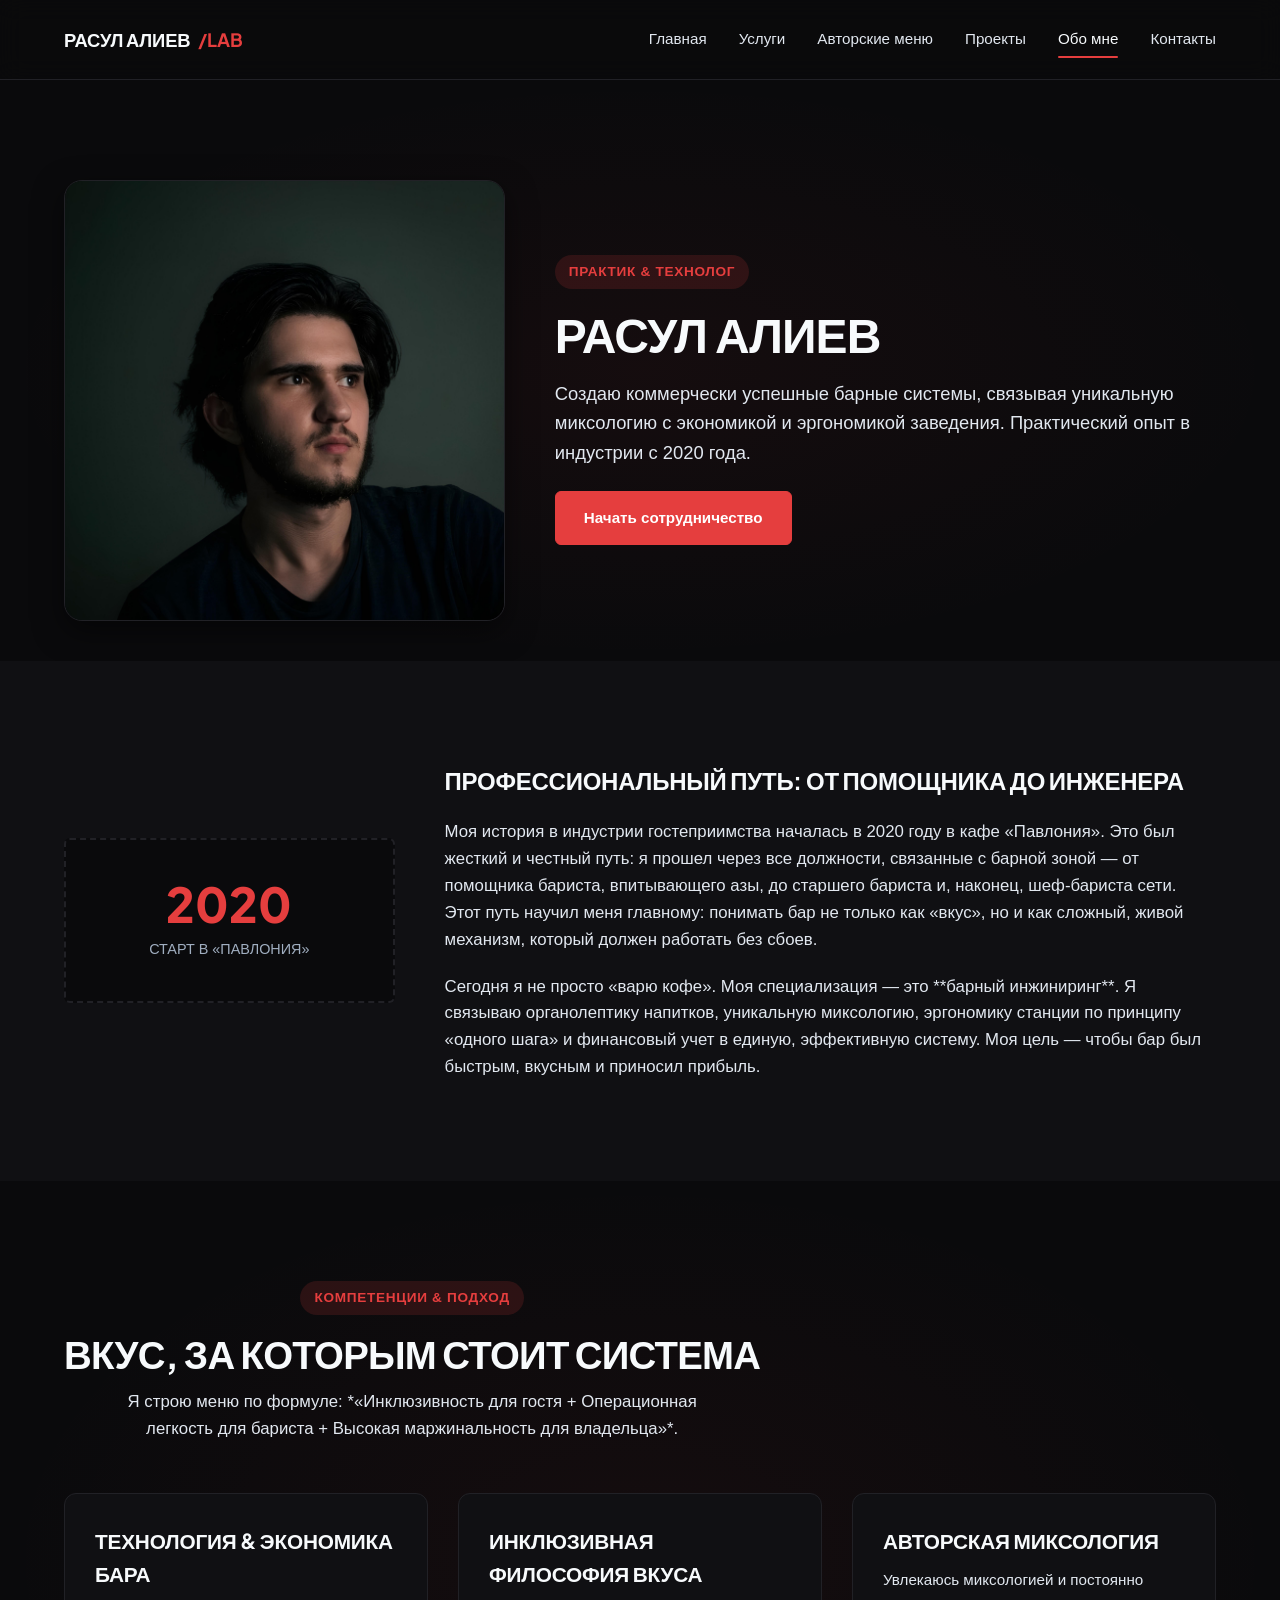
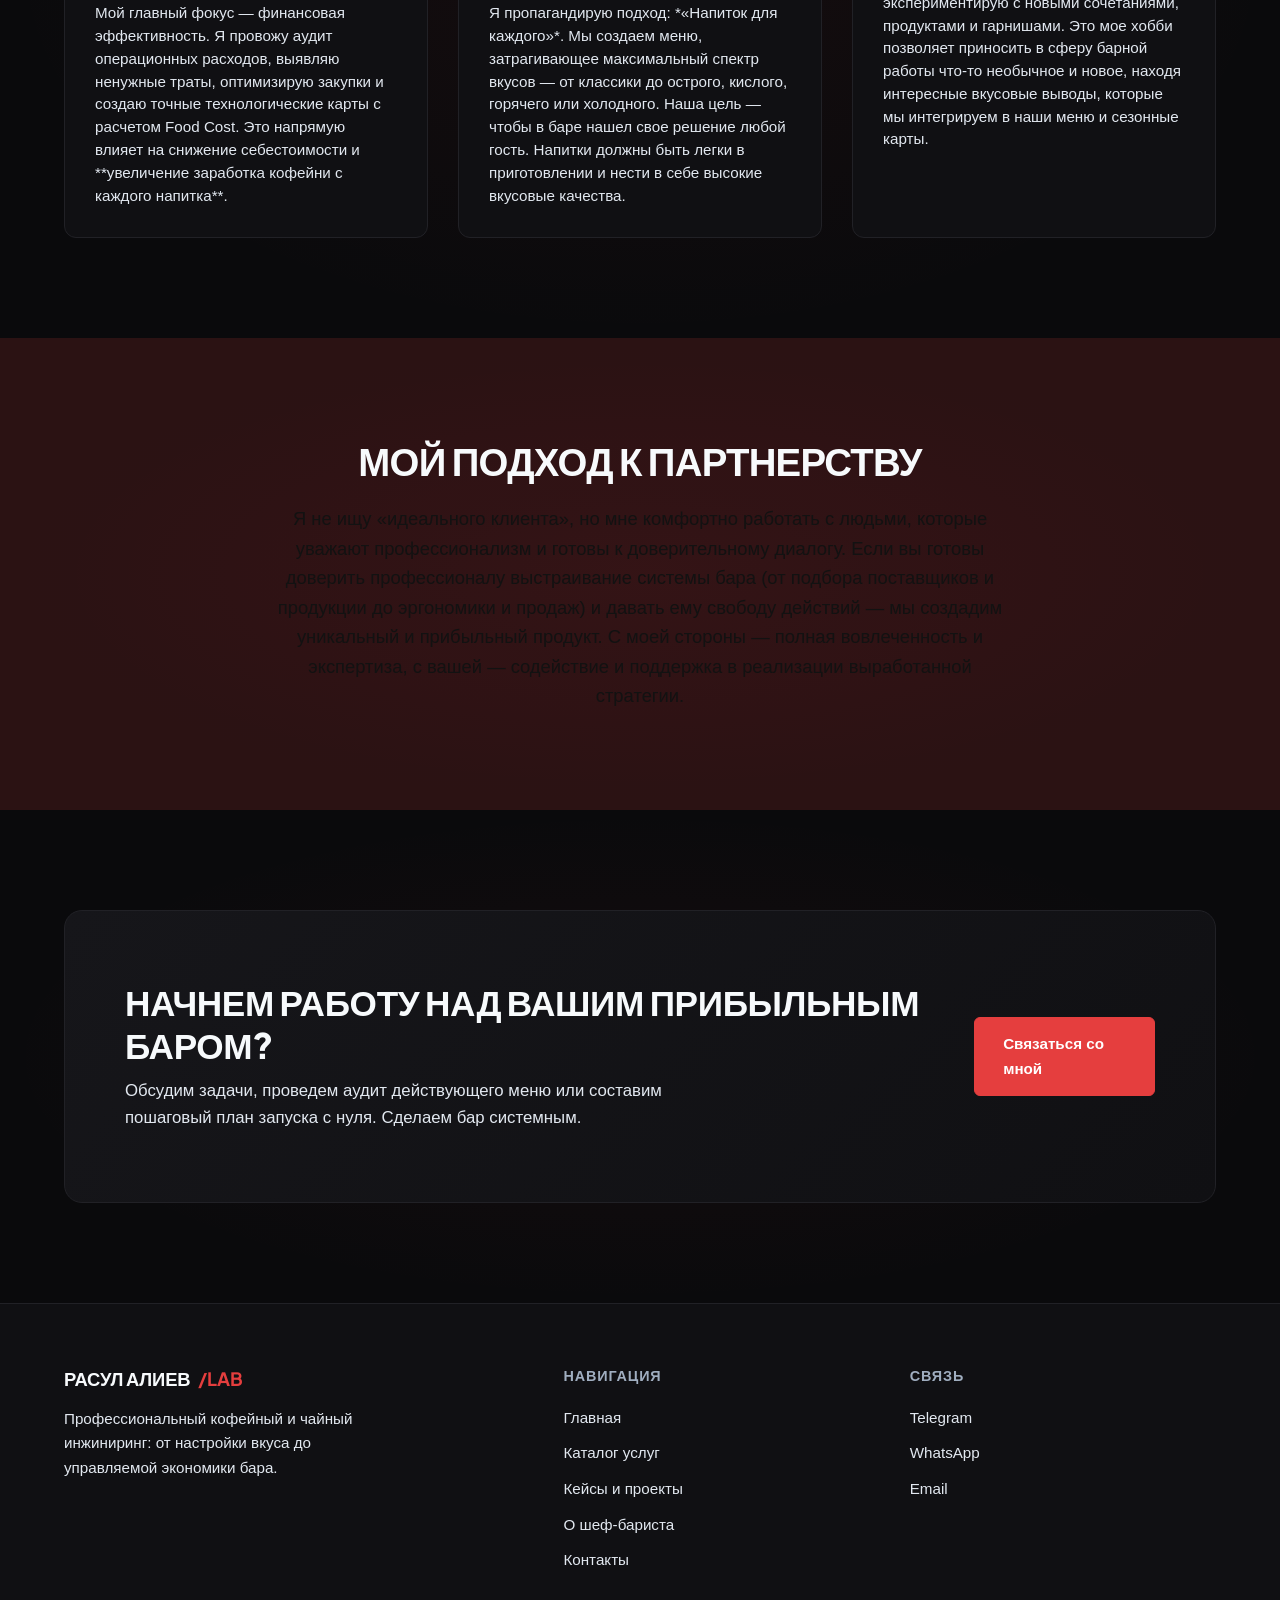
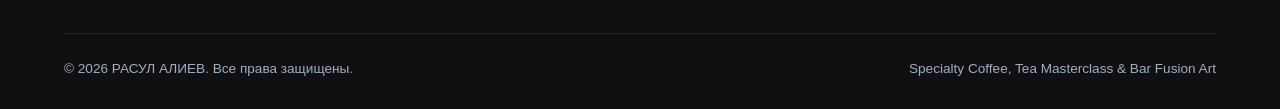
==== commit b216c396: "Добавлена страница Авторские меню и обновлена навигация" ====
--- a/about.html
+++ b/about.html
@@ -32,6 +32,7 @@
       <nav class="nav-links">
         <a href="index.html" class="nav-link">Главная</a>
         <a href="services.html" class="nav-link">Услуги</a>
+		<a href="menu.html" class="nav-link">Авторские меню</a>
         <a href="projects.html" class="nav-link">Проекты</a>
         <a href="about.html" class="nav-link active">Обо мне</a>
         <a href="contact.html" class="nav-link">Контакты</a>
--- a/css/theme-dark.css
+++ b/css/theme-dark.css
@@ -996,4 +996,275 @@
   .contact-link-block .link-val {
     font-size: 0.95rem;
   }
+}
+/* Выделение комплексного шефства */
+.highlighted-service {
+  border-color: var(--accent) !important;
+  background: linear-gradient(180deg, var(--bg-surface) 0%, rgba(229, 62, 62, 0.03) 100%);
+}
+
+.service-meta-box {
+  display: grid;
+  grid-template-columns: 1fr 1fr;
+  gap: 16px;
+  background: var(--bg-surface-elevated);
+  padding: 16px;
+  border-radius: var(--radius-sm);
+  margin-top: 20px;
+  border: 1px solid var(--border-color);
+}
+
+.service-meta-item {
+  display: flex;
+  flex-direction: column;
+  gap: 4px;
+}
+
+.service-meta-item .meta-label {
+  font-size: 0.75rem;
+  color: var(--text-muted);
+  text-transform: uppercase;
+}
+
+.service-meta-item .meta-val {
+  font-size: 0.9rem;
+  color: var(--text-primary);
+  font-weight: 600;
+}
+
+@media (max-width: 600px) {
+  .service-meta-box {
+    grid-template-columns: 1fr;
+  }
+}
+/* ==========================================================================
+   Signature Drinks Showcase (3D Laboratory Style)
+   ========================================================================== */
+.drinks-showcase-grid {
+  display: grid;
+  grid-template-columns: repeat(2, 1fr);
+  gap: 40px;
+  perspective: 1200px;
+}
+
+.drink-item-wrap {
+  position: relative;
+}
+
+.drink-card-3d {
+  position: relative;
+  background-color: var(--bg-surface);
+  border: 1px solid var(--border-color);
+  border-radius: var(--radius-lg);
+  padding: 36px 30px;
+  overflow: hidden;
+  transition: transform 0.15s ease-out, border-color 0.3s ease, box-shadow 0.3s ease;
+  transform-style: preserve-3d;
+  display: flex;
+  flex-direction: column;
+}
+
+.drink-card-3d:hover {
+  border-color: rgba(255, 255, 255, 0.25);
+  box-shadow: 0 25px 50px rgba(0, 0, 0, 0.6);
+}
+
+/* Световое пятно за бокалом */
+.drink-glow {
+  position: absolute;
+  top: 15%;
+  left: 30%;
+  width: 260px;
+  height: 260px;
+  background: radial-gradient(circle, var(--glow-color) 0%, transparent 70%);
+  filter: blur(40px);
+  pointer-events: none;
+  opacity: 0;
+  transition: opacity 0.4s ease;
+  z-index: 1;
+}
+
+/* Сцена бокала */
+.drink-visual-stage {
+  position: relative;
+  width: 100%;
+  height: 320px;
+  display: flex;
+  justify-content: center;
+  align-items: center;
+  margin-bottom: 24px;
+  z-index: 2;
+  transform-style: preserve-3d;
+}
+
+.drink-image-container {
+  position: relative;
+  height: 100%;
+  display: flex;
+  align-items: center;
+  justify-content: center;
+  transition: transform 0.15s ease-out;
+}
+
+.drink-image-container img {
+  max-height: 290px;
+  width: auto;
+  object-fit: contain;
+  filter: drop-shadow(0 15px 25px rgba(0,0,0,0.8));
+}
+
+/* Заглушка до загрузки реальных фото */
+.drink-placeholder-silhouette {
+  width: 160px;
+  height: 250px;
+  border: 2px dashed rgba(255, 255, 255, 0.15);
+  border-radius: 40px 40px 16px 16px;
+  display: flex;
+  flex-direction: column;
+  align-items: center;
+  justify-content: center;
+  background: rgba(255, 255, 255, 0.02);
+  gap: 6px;
+}
+
+.drink-ph-title {
+  font-family: var(--font-heading);
+  font-weight: 700;
+  color: var(--text-primary);
+  font-size: 1.1rem;
+}
+
+.drink-ph-sub {
+  font-size: 0.8rem;
+  color: var(--text-muted);
+}
+
+/* Контактная тень на столе */
+.drink-shadow {
+  position: absolute;
+  bottom: 10px;
+  width: 140px;
+  height: 18px;
+  background: radial-gradient(ellipse at center, rgba(0,0,0,0.9) 0%, transparent 75%);
+  border-radius: 50%;
+  filter: blur(4px);
+  z-index: 1;
+}
+
+/* Паспорт напитка */
+.drink-info-plate {
+  position: relative;
+  z-index: 3;
+}
+
+.drink-meta-top {
+  display: flex;
+  justify-content: space-between;
+  align-items: center;
+  margin-bottom: 12px;
+}
+
+.drink-tag {
+  font-size: 0.75rem;
+  text-transform: uppercase;
+  letter-spacing: 0.06em;
+  color: var(--accent);
+  font-weight: 700;
+}
+
+.drink-temp {
+  font-size: 0.85rem;
+  color: var(--text-muted);
+  font-family: monospace;
+}
+
+.drink-title {
+  font-size: 1.4rem;
+  font-weight: 800;
+  margin-bottom: 8px;
+  line-height: 1.25;
+}
+
+.drink-hook {
+  font-size: 0.95rem;
+  color: var(--text-secondary);
+  line-height: 1.5;
+  margin-bottom: 20px;
+}
+
+/* Сенсорные полосы вкуса */
+.flavor-bars {
+  display: flex;
+  flex-direction: column;
+  gap: 8px;
+  background: var(--bg-surface-elevated);
+  padding: 16px;
+  border-radius: var(--radius-sm);
+  border: 1px solid var(--border-color);
+  margin-bottom: 20px;
+}
+
+.flavor-bar-row {
+  display: grid;
+  grid-template-columns: 110px 1fr;
+  align-items: center;
+  gap: 12px;
+}
+
+.bar-name {
+  font-size: 0.75rem;
+  color: var(--text-muted);
+  text-transform: uppercase;
+}
+
+.bar-track {
+  height: 6px;
+  background: rgba(255, 255, 255, 0.08);
+  border-radius: 999px;
+  overflow: hidden;
+}
+
+.bar-fill {
+  height: 100%;
+  background: var(--accent);
+  border-radius: 999px;
+  transition: width 0.6s cubic-bezier(0.16, 1, 0.3, 1);
+}
+
+/* Раскрывающийся блок состава */
+.reveal-heading {
+  font-size: 0.85rem;
+  text-transform: uppercase;
+  color: var(--text-primary);
+  margin-bottom: 10px;
+  letter-spacing: 0.05em;
+}
+
+.drink-ingredients-list {
+  list-style: none;
+  display: flex;
+  flex-direction: column;
+  gap: 8px;
+  font-size: 0.9rem;
+  color: var(--text-secondary);
+  margin-bottom: 16px;
+}
+
+.drink-ingredients-list strong {
+  color: var(--text-primary);
+}
+
+.chef-quote {
+  font-size: 0.85rem;
+  font-style: italic;
+  color: var(--text-muted);
+  padding-left: 12px;
+  border-left: 2px solid var(--accent);
+  line-height: 1.45;
+}
+
+@media (max-width: 900px) {
+  .drinks-showcase-grid {
+    grid-template-columns: 1fr;
+  }
 }
